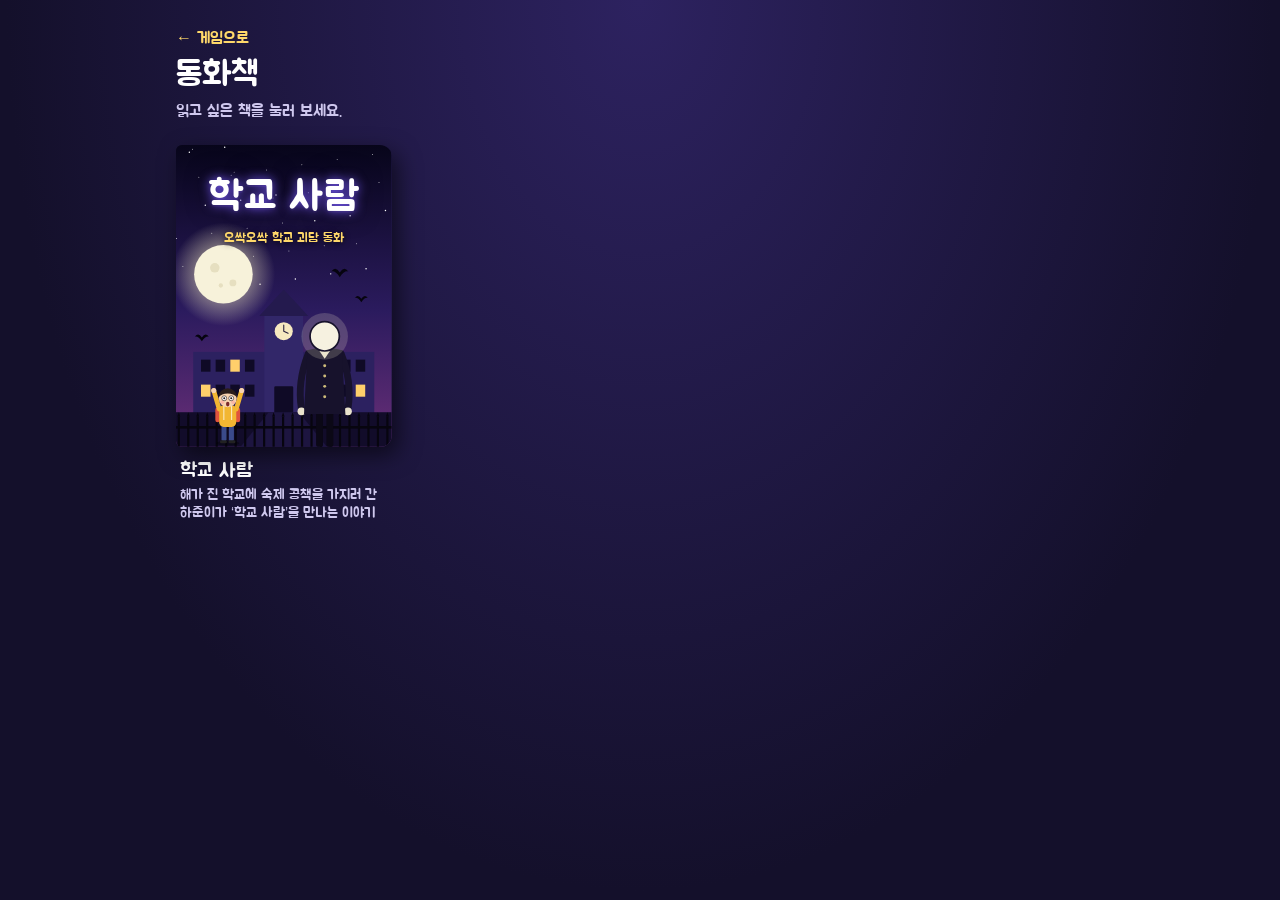
==== tr/book/index.html @ 1a049b7a "게임 만들기" ====
<!DOCTYPE html>
<html lang="ko">
<head>
  <meta charset="UTF-8">
  <meta name="viewport" content="width=device-width, initial-scale=1, viewport-fit=cover">
  <title>동화책 목록</title>
  <link rel="preconnect" href="https://fonts.googleapis.com">
  <link rel="preconnect" href="https://fonts.gstatic.com" crossorigin>
  <link href="https://fonts.googleapis.com/css2?family=Jua&display=swap" rel="stylesheet">
  <link rel="stylesheet" href="book.css">
</head>
<body>
  <header class="list-header">
    <a href="../">&larr; 게임으로</a>
    <h1>동화책</h1>
    <p>읽고 싶은 책을 눌러 보세요.</p>
  </header>

  <main class="shelf" id="shelf"></main>

  <!-- 새 책을 만들면 아래에 script를 한 줄 더 추가하세요. -->
  <script src="school-person/book.js"></script>
  <script>
    var shelf = document.getElementById("shelf");
    Object.keys(window.BOOKS || {}).forEach(function (slug) {
      var b = window.BOOKS[slug];
      var a = document.createElement("a");
      a.className = "book-card";
      a.href = slug + "/";
      a.innerHTML =
        '<div class="cover-box">' + b.cover +
        '<div class="cover-title"><h1>' + b.title + '</h1><p>' + b.sub + '</p></div></div>' +
        "<h2>" + b.title + "</h2><p>" + b.summary + "</p>";
      shelf.appendChild(a);
    });
  </script>
</body>
</html>
---- tr/book/book.css ----
:root {
  --bg: #14102b;
  --paper: #fdf6e3;
  --ink: #2d2540;
  --accent: #ffd96a;
}

* { box-sizing: border-box; }

html, body {
  margin: 0;
  min-height: 100%;
  background: radial-gradient(ellipse at 50% 0%, #2d2260 0%, var(--bg) 70%) fixed;
  color: #fff;
  font-family: "Jua", -apple-system, BlinkMacSystemFont, "Segoe UI", Roboto, "Noto Sans KR", sans-serif;
}

a { color: var(--accent); text-decoration: none; }
a:hover { text-decoration: underline; }

/* ---------- Book list (tr/book/) ---------- */
.list-header {
  max-width: 960px;
  margin: 0 auto;
  padding: 28px 16px 8px;
}
.list-header h1 { margin: 6px 0 4px; font-size: 34px; font-weight: 400; }
.list-header p { margin: 0; color: #cfc8ee; }

.shelf {
  max-width: 960px;
  margin: 0 auto;
  padding: 16px;
  display: grid;
  grid-template-columns: repeat(auto-fill, minmax(190px, 1fr));
  gap: 22px;
}

.book-card {
  display: block;
  color: #fff;
  text-decoration: none;
  transition: transform .2s;
}
.book-card:hover, .book-card:focus-visible { transform: translateY(-6px); text-decoration: none; }
.book-card .cover-box {
  position: relative;
  aspect-ratio: 5 / 7;
  border-radius: 6px 12px 12px 6px;
  overflow: hidden;
  box-shadow: 6px 8px 22px rgba(0, 0, 0, .55), inset 8px 0 10px -6px rgba(0, 0, 0, .6);
  container-type: inline-size;
}
.book-card .cover-box img { position: absolute; inset: 0; width: 100%; height: 100%; object-fit: cover; }
.book-card h2 { margin: 12px 4px 2px; font-size: 20px; font-weight: 400; }
.book-card p { margin: 0 4px; font-size: 14px; color: #cfc8ee; }

/* ---------- Cover title overlay (list + reader) ---------- */
.cover-title {
  position: absolute;
  left: 0; right: 0; top: 9%;
  text-align: center;
  pointer-events: none;
}
.cover-title h1 {
  margin: 0;
  font-size: 19cqw;
  font-weight: 400;
  color: #fff;
  text-shadow: 0 0 .25em #7a5cff, 0 .05em 0 #1a1238, 0 0 .6em rgba(0, 0, 0, .6);
  letter-spacing: .02em;
}
.cover-title p {
  margin: .5em 0 0;
  font-size: 6.2cqw;
  color: var(--accent);
  text-shadow: 0 1px 6px rgba(0, 0, 0, .8);
}

/* ---------- Reader ---------- */
.reader {
  height: 100vh;
  height: 100dvh;
  display: flex;
  flex-direction: column;
  align-items: center;
  overflow: hidden;
}

.topbar {
  width: 100%;
  display: flex;
  align-items: center;
  justify-content: space-between;
  gap: 12px;
  padding: 10px 14px;
  font-size: 16px;
}
.topbar .title { color: #fff; opacity: .9; }

.stage {
  flex: 1;
  min-height: 0;
  width: 100%;
  display: flex;
  align-items: center;
  justify-content: center;
}

#view {
  position: relative;
  overflow: hidden;
  touch-action: pan-y;
  user-select: none;
  -webkit-user-select: none;
  -webkit-touch-callout: none;
  border-radius: 10px;
  box-shadow: 0 14px 40px rgba(0, 0, 0, .6);
  background: #1b1530;
}
.single #view {
  width: min(96vw, calc((100vh - 130px) * 5 / 7));
  aspect-ratio: 5 / 7;
}
.spread #view {
  width: min(96vw, calc((100vh - 130px) * 10 / 7));
  aspect-ratio: 10 / 7;
}
@supports (height: 100dvh) {
  .single #view { width: min(96vw, calc((100dvh - 130px) * 5 / 7)); }
  .spread #view { width: min(96vw, calc((100dvh - 130px) * 10 / 7)); }
}

.track {
  display: flex;
  height: 100%;
  transition: transform .45s cubic-bezier(.22, .8, .3, 1);
  will-change: transform;
}
.slide { flex: 0 0 100%; display: flex; height: 100%; }

.page {
  flex: 1 1 0;
  min-width: 0;
  position: relative;
  display: flex;
  flex-direction: column;
  background: var(--paper);
  color: var(--ink);
  container-type: inline-size;
  overflow: hidden;
}
.page.blank { background: #2a2050; }

.page .art {
  flex: none;
  width: 100%;
  aspect-ratio: 400 / 280;
  background: #000;
  overflow: hidden;
}
.page .art svg, .page .art img { display: block; width: 100%; height: 100%; }
.page .art img { object-fit: cover; }

.page .text {
  flex: 1;
  min-height: 0;
  display: flex;
  flex-direction: column;
  justify-content: center;
  padding: 3cqw 7cqw 7cqw;
  font-size: 4.6cqw;
  line-height: 1.5;
  word-break: keep-all;
}
.page .text p { margin: 0 0 .45em; }
.page .text p:last-child { margin-bottom: 0; }

.page-no {
  position: absolute;
  bottom: 2.4cqw;
  font-size: 3.2cqw;
  color: #a39880;
}
.single .page-no { right: 5cqw; }
.spread .slide .page:first-child .page-no { left: 5cqw; }
.spread .slide .page:last-child .page-no { right: 5cqw; }

.page.cover { background: #000; }
.page.cover .art { flex: 1; aspect-ratio: auto; }

.spread .slide .page:first-child { box-shadow: inset -22px 0 24px -20px rgba(0, 0, 0, .45); }
.spread .slide .page:last-child { box-shadow: inset 22px 0 24px -20px rgba(0, 0, 0, .45); }
.spread .slide .page.cover { box-shadow: none; }

.controls {
  width: 100%;
  display: flex;
  align-items: center;
  justify-content: center;
  gap: 16px;
  padding: 10px 12px 8px;
}
.controls button {
  font-family: inherit;
  font-size: 18px;
  min-width: 52px;
  height: 42px;
  border-radius: 999px;
  border: 0;
  background: #3b2f78;
  color: #fff;
  cursor: pointer;
}
.controls button:hover:not(:disabled) { background: #5a49b5; }
.controls button:disabled { opacity: .3; cursor: default; }
.controls .label { min-width: 110px; text-align: center; font-size: 16px; }

.hint { margin: 0; padding: 0 12px 10px; font-size: 13px; color: #a79fd0; text-align: center; }
.hint .touch { display: none; }
@media (pointer: coarse) {
  .hint .kbd { display: none; }
  .hint .touch { display: inline; }
}

/* ---------- Illustration animation ---------- */
.tw { animation: tw 3s ease-in-out infinite; }
@keyframes tw { 50% { opacity: .25; } }

.flick { animation: flick 2.6s steps(1) infinite; }
@keyframes flick { 0%, 100% { opacity: 1; } 42% { opacity: .35; } 50% { opacity: 1; } 72% { opacity: .55; } }

.float { animation: float 3.2s ease-in-out infinite; }
@keyframes float { 50% { transform: translateY(-5px); } }

.sway { animation: sway 2.4s ease-in-out infinite; }
@keyframes sway { 0%, 100% { transform: rotate(-9deg); } 50% { transform: rotate(9deg); } }

.tear { animation: tear 1.8s ease-in infinite; }
@keyframes tear { 0% { transform: translateY(-3px); opacity: 0; } 30% { opacity: 1; } 100% { transform: translateY(14px); opacity: 0; } }

.chalk { animation: chalk 3.5s ease-in-out infinite; }
@keyframes chalk { 0%, 15% { opacity: 0; } 40%, 100% { opacity: 1; } }

.pulse { animation: pulse 1.6s ease-in-out infinite; transform-box: fill-box; transform-origin: center; }
@keyframes pulse { 50% { transform: scale(1.12); } }

@media (prefers-reduced-motion: reduce) {
  .tw, .flick, .float, .sway, .tear, .chalk, .pulse { animation: none; }
  .track { transition-duration: .01s; }
}
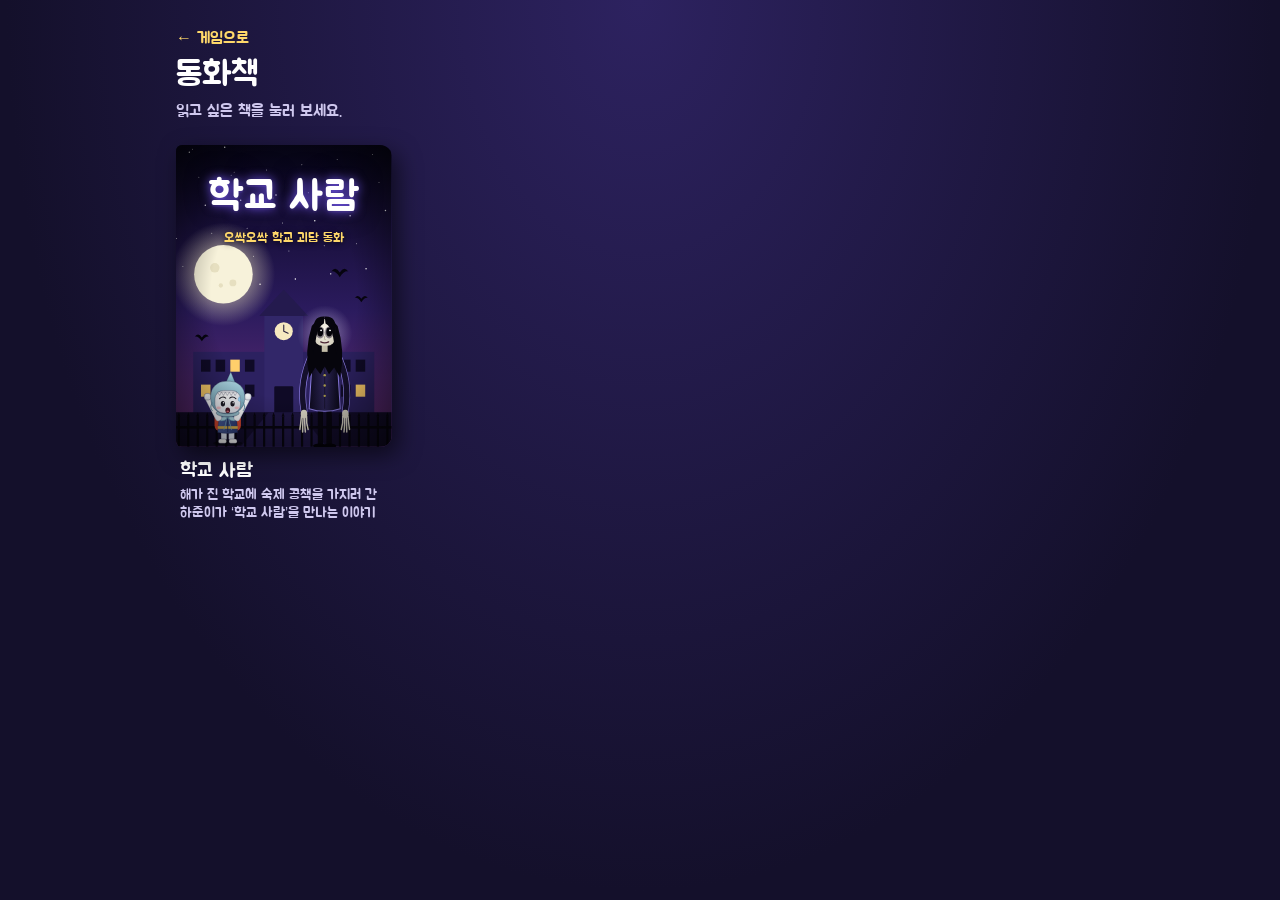
==== commit 6aae9a2c: "게임 만들기" ====
--- a/tr/book/index.html
+++ b/tr/book/index.html
@@ -19,6 +19,7 @@
   <main class="shelf" id="shelf"></main>
 
   <!-- 새 책을 만들면 아래에 script를 한 줄 더 추가하세요. -->
+  <script src="photos.js"></script>
   <script src="school-person/book.js"></script>
   <script>
     var shelf = document.getElementById("shelf");
@@ -31,6 +32,11 @@
         '<div class="cover-box">' + b.cover +
         '<div class="cover-title"><h1>' + b.title + '</h1><p>' + b.sub + '</p></div></div>' +
         "<h2>" + b.title + "</h2><p>" + b.summary + "</p>";
+      var ph = document.createElement("img");
+      ph.className = "photo";
+      ph.alt = "";
+      a.querySelector(".cover-box").insertBefore(ph, a.querySelector(".cover-title"));
+      window.attachPhoto(ph, "img/cover", slug + "/");
       shelf.appendChild(a);
     });
   </script>
--- a/tr/book/book.css
+++ b/tr/book/book.css
@@ -249,3 +249,13 @@
   .tw, .flick, .float, .sway, .tear, .chalk, .pulse { animation: none; }
   .track { transition-duration: .01s; }
 }
+
+.drift { animation: drift 9s ease-in-out infinite alternate; }
+@keyframes drift { from { transform: translateX(-14px); } to { transform: translateX(14px); } }
+@media (prefers-reduced-motion: reduce) { .drift { animation: none; } }
+
+/* 실제 그림 파일(img/…)이 있으면 SVG 위에 덮어씀 */
+.page .art { position: relative; }
+.page .art img.photo, .book-card .cover-box img.photo {
+  position: absolute; inset: 0; width: 100%; height: 100%; object-fit: cover; display: block;
+}
